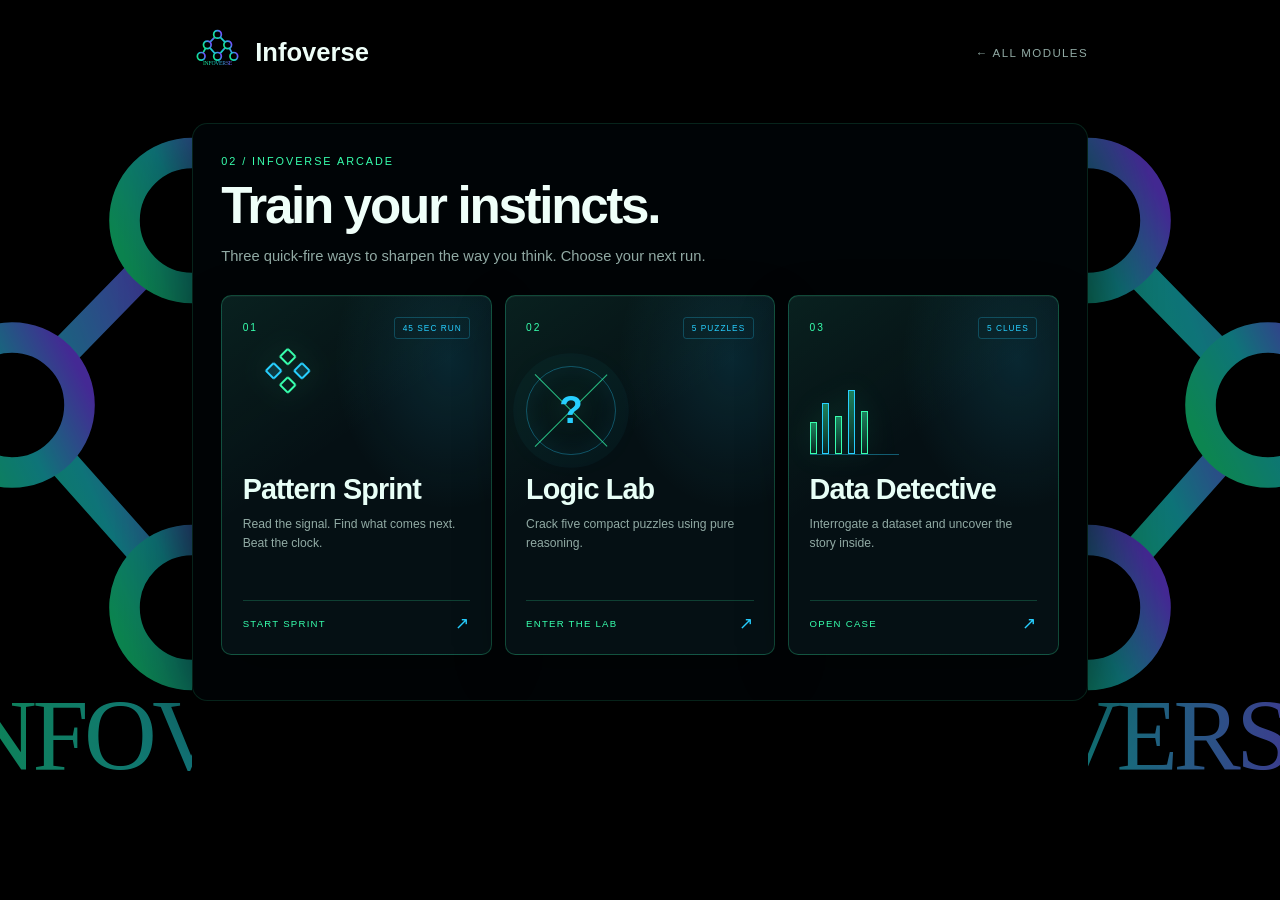
==== modules/games/index.html @ a62983d6 "Split site sections into responsive modules" ====
<!doctype html>
<html lang="en">
<head>
  <meta charset="utf-8">
  <meta name="viewport" content="width=device-width, initial-scale=1">
  <meta name="theme-color" content="#030708">
  <title>Infoverse Arcade</title>
  <link rel="stylesheet" href="../module-shell.css">
  <link rel="stylesheet" href="games.css">
</head>
<body>
  <div class="module-shell">
    <div class="module-logo-half module-logo-left" aria-hidden="true"></div>
    <div class="module-logo-half module-logo-right" aria-hidden="true"></div>
    <header class="module-topbar">
      <a class="module-brand" href="../../index.html?home=1#home"><img src="../../assets/infoverse.svg" alt=""><span>Infoverse</span></a>
      <a class="module-return" href="../../index.html?home=1#home">← ALL MODULES</a>
    </header>

    <main class="module-layout games-layout">
      <p class="module-eyebrow">02 / INFOVERSE ARCADE</p>
      <h1>Train your instincts.</h1>
      <p class="module-intro">Three quick-fire ways to sharpen the way you think. Choose your next run.</p>
      <div id="gameCatalog" class="game-catalog">
        <article class="game-card">
          <div class="game-card-top"><span class="game-index">01</span><span class="game-tag">45 SEC RUN</span></div>
          <div class="game-symbol pattern-symbol" aria-hidden="true"><i></i><i></i><i></i><i></i></div>
          <h2>Pattern Sprint</h2><p>Read the signal. Find what comes next. Beat the clock.</p>
          <button class="game-launch" type="button" data-launch-game="pattern">START SPRINT <span>↗</span></button>
        </article>
        <article class="game-card">
          <div class="game-card-top"><span class="game-index">02</span><span class="game-tag">5 PUZZLES</span></div>
          <div class="game-symbol logic-symbol" aria-hidden="true"><span>?</span></div>
          <h2>Logic Lab</h2><p>Crack five compact puzzles using pure reasoning.</p>
          <button class="game-launch" type="button" data-launch-game="logic">ENTER THE LAB <span>↗</span></button>
        </article>
        <article class="game-card">
          <div class="game-card-top"><span class="game-index">03</span><span class="game-tag">5 CLUES</span></div>
          <div class="game-symbol data-symbol" aria-hidden="true"><i></i><i></i><i></i><i></i><i></i></div>
          <h2>Data Detective</h2><p>Interrogate a dataset and uncover the story inside.</p>
          <button class="game-launch" type="button" data-launch-game="data">OPEN CASE <span>↗</span></button>
        </article>
      </div>
      <div id="gamePanel" class="game-panel" aria-live="polite" hidden></div>
    </main>
  </div>
  <script src="games.js"></script>
</body>
</html>
---- modules/module-shell.css ----
:root {
  color-scheme: dark;
  --shell-black: #030708;
  --shell-panel: #061114;
  --shell-green: #37ffad;
  --shell-blue: #27cfff;
  --shell-text: #effff9;
  --shell-muted: #91aaa4;
}

* { box-sizing: border-box; }

html, body { min-height: 100%; margin: 0; }

body {
  overflow-x: hidden;
  background: var(--shell-black);
  color: var(--shell-text);
  font-family: Arial, Helvetica, sans-serif;
}

a, button { font: inherit; }

.module-shell {
  position: relative;
  min-height: 100vh;
  overflow: hidden;
  padding: 3vh 0 8vh;
  isolation: isolate;
  background: #000;
}

.module-logo-half {
  position: fixed;
  z-index: -1;
  top: calc(50% + 10vh);
  width: min(100vw, 100vh);
  height: min(100vw, 100vh);
  background: url("../assets/infoverse.svg") center / 100% 100% no-repeat;
  opacity: .58;
  pointer-events: none;
  transform: translateY(-50%);
}

.module-logo-left {
  left: calc(15vw - min(50vw, 50vh));
  clip-path: inset(0 50% 0 0);
}

.module-logo-right {
  left: calc(85vw - min(50vw, 50vh));
  clip-path: inset(0 0 0 50%);
}

.module-topbar,
.module-layout {
  position: relative;
  z-index: 1;
  width: 70vw;
  margin-inline: auto;
}

.module-topbar {
  display: flex;
  align-items: center;
  justify-content: space-between;
  gap: 20px;
  margin-bottom: 5vh;
}

.module-brand {
  display: inline-flex;
  align-items: center;
  gap: 12px;
  color: var(--shell-text);
  font-size: clamp(20px, 2vw, 30px);
  font-weight: 700;
  text-decoration: none;
}

.module-brand img { width: clamp(38px, 4vw, 58px); aspect-ratio: 1; object-fit: contain; }

.module-return {
  color: var(--shell-muted);
  font-size: clamp(11px, .9vw, 14px);
  letter-spacing: .12em;
  text-decoration: none;
}

.module-return:hover { color: var(--shell-green); }

.module-layout {
  padding: 2.2vh 2.2vw 5vh;
  border: 1px solid rgba(55,255,173,.13);
  border-radius: 1.2vw;
  background: rgba(0,5,7,.97);
  box-shadow: 0 2vh 6vw rgba(0,0,0,.7);
}

.module-layout h1 {
  margin: 0 0 1.1vh;
  font-size: clamp(32px, 4vw, 64px);
  letter-spacing: -.045em;
}

.module-eyebrow {
  margin: 1.2vh 0 1vh;
  color: var(--shell-blue);
  font-size: clamp(10px, .85vw, 13px);
  letter-spacing: .18em;
}

.module-intro {
  max-width: 94%;
  margin: 0 0 3vh;
  color: var(--shell-muted);
  font-size: clamp(14px, 1.15vw, 18px);
  line-height: 1.6;
}

.module-layout :focus-visible { outline: 2px solid var(--shell-blue); outline-offset: 4px; }

@media (max-width: 760px) {
  .module-shell { padding-top: 2vh; }
  .module-topbar, .module-layout { width: 90vw; }
  .module-topbar { margin-bottom: 3vh; }
  .module-layout { padding: 2.5vh 4vw 4vh; border-radius: 3vw; }
  .module-logo-half { display: none; }
}
---- modules/games/games.css ----
.games-layout { --game-green: #37ffad; --game-blue: #27cfff; }
.games-layout .module-eyebrow { color: var(--game-green); }
.game-catalog, .game-panel { color: #e8fff7; }
.game-catalog { display: grid; grid-template-columns: repeat(3, minmax(0, 1fr)); gap: 1vw; }
.game-card { display: flex; min-width: 0; min-height: 40vh; flex-direction: column; overflow: hidden; padding: 1.6vw; border: 1px solid rgba(55,255,173,.24); border-radius: .8vw; background: linear-gradient(145deg, rgba(55,255,173,.07), transparent 42%), radial-gradient(ellipse at 85% 18%, rgba(39,207,255,.12), transparent 36%), #051014; box-shadow: inset 0 1px rgba(255,255,255,.035), 0 2vh 4vw rgba(0,0,0,.3); transition: transform .25s ease, border-color .25s ease, box-shadow .25s ease; }
.game-card:hover { transform: translateY(-.5vh); border-color: rgba(55,255,173,.56); box-shadow: 0 2vh 5vw rgba(20,255,170,.1); }
.game-card-top { display: flex; align-items: center; justify-content: space-between; gap: .5vw; }
.game-index { color: var(--game-green); font-size: clamp(10px, .8vw, 13px); letter-spacing: .2em; }
.game-tag { padding: .55vh .6vw; border: 1px solid rgba(39,207,255,.25); border-radius: .25vw; color: var(--game-blue); font-size: clamp(8px, .65vw, 11px); letter-spacing: .12em; white-space: nowrap; }
.game-symbol { position: relative; display: grid; width: 7vw; height: 7vw; min-width: 58px; min-height: 58px; place-items: center; margin: 3vh 0 2vh; color: var(--game-green); filter: drop-shadow(0 0 1vw rgba(55,255,173,.22)); }
.pattern-symbol { grid-template-columns: repeat(2, 1vw); grid-template-rows: repeat(2, 1vw); gap: .6vw; transform: rotate(45deg); }
.pattern-symbol i { width: 1vw; aspect-ratio: 1; border: 2px solid var(--game-green); border-radius: .2vw; }
.pattern-symbol i:nth-child(2), .pattern-symbol i:nth-child(3) { border-color: var(--game-blue); background: rgba(39,207,255,.15); }
.logic-symbol { border: 1px solid rgba(39,207,255,.35); border-radius: 50%; box-shadow: 0 0 0 1vw rgba(39,207,255,.035), inset 0 0 2vw rgba(39,207,255,.08); }
.logic-symbol::before, .logic-symbol::after { position: absolute; width: 8vw; height: 1px; background: var(--game-green); content: ""; opacity: .7; }
.logic-symbol::before { transform: rotate(45deg); }.logic-symbol::after { transform: rotate(-45deg); }
.logic-symbol span { z-index: 1; color: var(--game-blue); font-size: clamp(30px, 3vw, 50px); font-weight: 700; }
.data-symbol { grid-template-columns: repeat(5, .55vw); align-items: end; gap: .45vw; border-bottom: 1px solid rgba(39,207,255,.4); }
.data-symbol i { width: .55vw; border: 1px solid var(--game-green); background: linear-gradient(0deg, rgba(55,255,173,.05), rgba(55,255,173,.45)); }
.data-symbol i:nth-child(1) { height: 2.5vw; }.data-symbol i:nth-child(2) { height: 4vw; border-color: var(--game-blue); }.data-symbol i:nth-child(3) { height: 3vw; }.data-symbol i:nth-child(4) { height: 5vw; border-color: var(--game-blue); }.data-symbol i:nth-child(5) { height: 3.4vw; }
.game-card h2 { margin: 0 0 1vh; color: #e8fff7; font-size: clamp(20px, 2.25vw, 34px); letter-spacing: -.03em; }
.game-card > p { min-height: 5vh; margin: 0 0 2vh; color: #91aaa4; font-size: clamp(12px, .95vw, 16px); line-height: 1.55; }
.game-launch { display: flex; width: 100%; align-items: center; justify-content: space-between; gap: .8vw; margin-top: auto; padding: 1.4vh 0 0; border: 0; border-top: 1px solid rgba(55,255,173,.2); background: none; color: var(--game-green); font-size: clamp(9px, .75vw, 12px); letter-spacing: .13em; cursor: pointer; }
.game-launch span { color: var(--game-blue); font-size: clamp(16px, 1.3vw, 21px); transition: transform .2s ease; }
.game-launch:hover span { transform: translate(.2vw,-.2vh); }
.game-launch:focus-visible, .game-choice:focus-visible, .game-action:focus-visible, .game-back:focus-visible { outline: 2px solid var(--game-blue); outline-offset: 4px; }

.game-panel { margin-top: 2vh; }
.game-console { position: relative; overflow: hidden; padding: 3vh 3vw; border: 1px solid rgba(55,255,173,.32); border-radius: .8vw; background: radial-gradient(ellipse at 50% -18%, rgba(39,207,255,.12), transparent 55%), linear-gradient(150deg, #081719, #02080c); box-shadow: 0 0 5vw rgba(20,255,170,.055), inset 0 1px rgba(255,255,255,.04); }
.game-console::before { position: absolute; inset: 0; background: repeating-linear-gradient(0deg, transparent 0 3vh, rgba(39,207,255,.025) 3.1vh); content: ""; pointer-events: none; }
.game-console > * { position: relative; }
.game-console-top { display: flex; align-items: center; justify-content: space-between; gap: 1vw; padding-bottom: 1.8vh; border-bottom: 1px solid rgba(39,207,255,.18); }
.game-back { border: 0; background: transparent; color: #a9c2bd; cursor: pointer; font-size: clamp(11px, .9vw, 14px); }
.game-back:hover { color: var(--game-green); }
.game-status { display: flex; align-items: center; gap: .5vw; color: var(--game-green); font-size: clamp(8px, .65vw, 11px); letter-spacing: .16em; }
.game-status::before { width: .45vw; aspect-ratio: 1; border-radius: 50%; background: currentColor; box-shadow: 0 0 1vw currentColor; content: ""; }
.game-heading { display: flex; align-items: end; justify-content: space-between; gap: 1.5vw; padding: 2.8vh 0 2vh; }
.game-heading h2 { margin: 0; color: #e8fff7; font-size: clamp(24px, 3vw, 44px); letter-spacing: -.035em; }
.game-heading p { margin: .8vh 0 0; color: #91aaa4; font-size: clamp(11px, .9vw, 14px); line-height: 1.5; }
.game-hud { display: flex; gap: .6vw; }
.game-stat { min-width: 6vw; padding: 1vh .8vw; border: 1px solid rgba(39,207,255,.2); border-radius: .4vw; background: #02090c; text-align: right; }
.game-stat small { display: block; margin-bottom: .4vh; color: #72918a; font-size: clamp(8px, .6vw, 10px); letter-spacing: .14em; }
.game-stat strong { color: var(--game-blue); font-size: clamp(15px, 1.35vw, 20px); font-variant-numeric: tabular-nums; }.game-stat:first-child strong { color: var(--game-green); }
.game-progress { height: .4vh; min-height: 3px; overflow: hidden; background: rgba(39,207,255,.12); }.game-progress span { display: block; width: 0; height: 100%; background: linear-gradient(90deg, var(--game-green), var(--game-blue)); box-shadow: 0 0 1vw var(--game-green); transition: width .35s ease; }
.game-question { padding: 2.5vh 0 1.8vh; color: #f0fff9; font-size: clamp(18px, 2vw, 28px); line-height: 1.45; }
.game-sequence { display: flex; flex-wrap: wrap; align-items: center; justify-content: center; gap: 1vw; margin: 1vh auto 2vh; }
.game-sequence span { display: grid; min-width: 4vw; aspect-ratio: 1; place-items: center; padding: .4vw; border: 1px solid rgba(39,207,255,.28); border-radius: .5vw; background: rgba(39,207,255,.045); color: var(--game-blue); font-size: clamp(18px, 2vw, 28px); font-variant-numeric: tabular-nums; }
.game-sequence span:last-child { border-style: dashed; border-color: rgba(55,255,173,.55); color: var(--game-green); }
.game-data-table { width: 100%; margin: 1vh 0 2vh; border-collapse: collapse; font-size: clamp(11px, .9vw, 14px); }
.game-data-table th { color: var(--game-green); font-size: clamp(9px, .65vw, 11px); letter-spacing: .13em; text-align: left; }.game-data-table th, .game-data-table td { padding: .9vh .8vw; border-bottom: 1px solid rgba(39,207,255,.12); }.game-data-table td:last-child { color: var(--game-blue); font-variant-numeric: tabular-nums; }
.game-choice-grid { display: grid; grid-template-columns: repeat(2, minmax(0, 1fr)); gap: .7vw; }
.game-choice { display: flex; min-width: 0; min-height: 5.5vh; align-items: center; gap: .8vw; padding: 1vh 1vw; border: 1px solid rgba(39,207,255,.2); border-radius: .45vw; background: #030e12; color: #d9eee8; text-align: left; cursor: pointer; transition: border-color .18s ease, background .18s ease, transform .18s ease; }
.game-choice:hover:not(:disabled) { transform: translateY(-.2vh); border-color: var(--game-green); background: rgba(55,255,173,.07); }
.game-choice b { display: grid; width: 1.8vw; aspect-ratio: 1; flex: 0 0 1.8vw; place-items: center; border: 1px solid rgba(39,207,255,.35); border-radius: .3vw; color: var(--game-blue); font-size: clamp(9px, .7vw, 12px); }
.game-choice.is-correct { border-color: var(--game-green); background: rgba(55,255,173,.1); color: var(--game-green); }.game-choice.is-wrong { border-color: #ff5378; background: rgba(255,83,120,.09); color: #ff93a8; }.game-choice:disabled { cursor: default; }
.game-feedback { min-height: 3vh; margin-top: 1.5vh; color: #a5c1b8; font-size: clamp(11px, .9vw, 14px); line-height: 1.5; }.game-feedback.is-right { color: var(--game-green); }.game-feedback.is-wrong { color: #ff93a8; }
.game-console-actions { display: flex; align-items: center; justify-content: space-between; gap: 1vw; margin-top: 1vh; }.game-hint { color: #718d87; font-size: clamp(9px, .7vw, 12px); }
.game-action { min-height: 5vh; padding: 0 1.5vw; border: 1px solid var(--game-green); border-radius: .4vw; background: linear-gradient(100deg, rgba(55,255,173,.16), rgba(39,207,255,.1)); color: var(--game-green); font-size: clamp(10px, .8vw, 13px); font-weight: 700; letter-spacing: .1em; cursor: pointer; box-shadow: 0 0 1.4vw rgba(55,255,173,.08); transition: box-shadow .2s ease, background .2s ease; }
.game-action:hover { background: linear-gradient(100deg, rgba(55,255,173,.23), rgba(39,207,255,.16)); box-shadow: 0 0 2vw rgba(55,255,173,.18); }
.game-ready { max-width: 75%; padding: 5vh 0; }.game-ready .game-eyebrow, .game-result .game-eyebrow { color: var(--game-green); font-size: clamp(9px, .7vw, 12px); letter-spacing: .2em; }.game-ready h3, .game-result h3, .game-ready h4, .game-result h4 { margin: 1.4vh 0; color: #e8fff7; font-size: clamp(30px, 4vw, 56px); letter-spacing: -.04em; }.game-ready p, .game-result p { color: #9ab4ad; font-size: clamp(13px, 1vw, 16px); line-height: 1.65; }.game-ready .game-action { margin-top: 2vh; }
.game-result { padding: 5vh 0 3vh; text-align: center; }.game-result-score { margin: 2vh 0; color: var(--game-green); font-size: clamp(56px, 9vw, 110px); font-weight: 700; line-height: 1; text-shadow: 0 0 3vw rgba(55,255,173,.22); }.game-result-score span { color: var(--game-blue); font-size: .4em; }.game-result-actions { display: flex; justify-content: center; gap: .8vw; margin-top: 2.5vh; }

@media (max-width: 760px) {
  .game-catalog { grid-template-columns: 1fr; gap: 1.5vh; }
  .game-card { min-height: 30vh; padding: 4vw; border-radius: 2vw; }
  .game-symbol { width: 14vw; height: 14vw; margin: 2vh 0; }
  .pattern-symbol { grid-template-columns: repeat(2, 3vw); grid-template-rows: repeat(2, 3vw); gap: 1vw; }
  .pattern-symbol i { width: 3vw; }.logic-symbol::before, .logic-symbol::after { width: 16vw; }.data-symbol { grid-template-columns: repeat(5, 1.3vw); gap: 1vw; }
  .data-symbol i { width: 1.3vw; }.data-symbol i:nth-child(1) { height: 5vw; }.data-symbol i:nth-child(2) { height: 8vw; }.data-symbol i:nth-child(3) { height: 6vw; }.data-symbol i:nth-child(4) { height: 10vw; }.data-symbol i:nth-child(5) { height: 7vw; }
  .game-console { padding: 2.5vh 4vw; border-radius: 2vw; }.game-console-top { flex-direction: column; align-items: flex-start; gap: 1.5vh; }
  .game-heading { flex-direction: column; align-items: flex-start; gap: 2vh; }.game-hud { width: 100%; }.game-stat { flex: 1; padding: 1vh 2vw; }
  .game-choice-grid { grid-template-columns: 1fr; gap: 1vh; }.game-choice { min-height: 6vh; gap: 2vw; padding: 1vh 2vw; border-radius: 1.2vw; }.game-choice b { width: 5vw; flex-basis: 5vw; }
  .game-sequence { gap: 2vw; }.game-sequence span { min-width: 11vw; border-radius: 1.4vw; }
  .game-console-actions, .game-result-actions { align-items: stretch; flex-direction: column; gap: 1.2vh; }.game-action { min-height: 6vh; padding: 0 4vw; border-radius: 1.2vw; }.game-ready { max-width: 100%; padding: 4vh 0; }
}
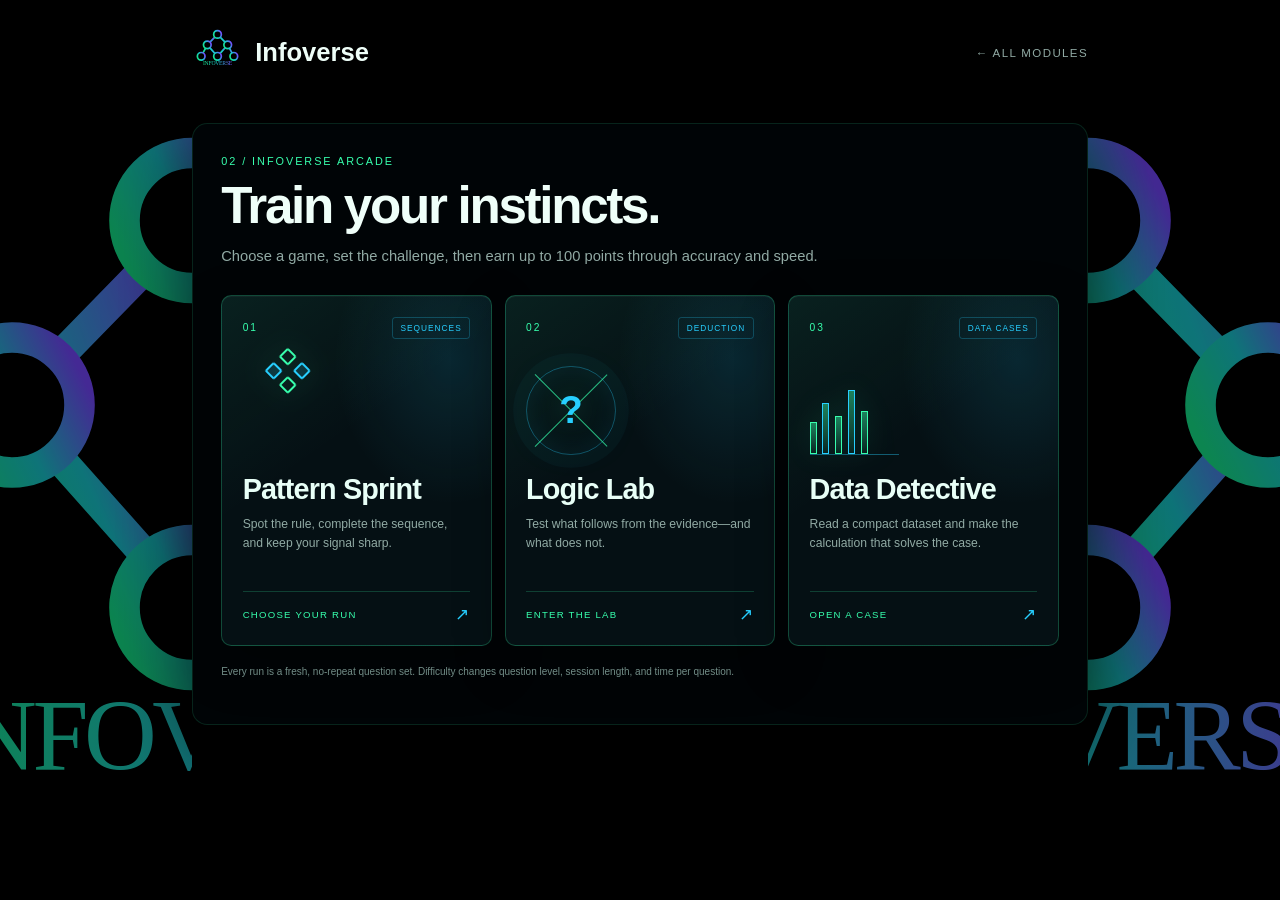
==== commit 1f09fe1d: "Split arcade games into configurable sessions" ====
--- a/modules/games/index.html
+++ b/modules/games/index.html
@@ -16,34 +16,32 @@
       <a class="module-brand" href="../../index.html?home=1#home"><img src="../../assets/infoverse.svg" alt=""><span>Infoverse</span></a>
       <a class="module-return" href="../../index.html?home=1#home">← ALL MODULES</a>
     </header>
-
     <main class="module-layout games-layout">
       <p class="module-eyebrow">02 / INFOVERSE ARCADE</p>
       <h1>Train your instincts.</h1>
-      <p class="module-intro">Three quick-fire ways to sharpen the way you think. Choose your next run.</p>
-      <div id="gameCatalog" class="game-catalog">
-        <article class="game-card">
-          <div class="game-card-top"><span class="game-index">01</span><span class="game-tag">45 SEC RUN</span></div>
+      <p class="module-intro">Choose a game, set the challenge, then earn up to 100 points through accuracy and speed.</p>
+      <section class="game-catalog" aria-label="Choose a game">
+        <a class="game-card" href="pattern/index.html">
+          <div class="game-card-top"><span class="game-index">01</span><span class="game-tag">SEQUENCES</span></div>
           <div class="game-symbol pattern-symbol" aria-hidden="true"><i></i><i></i><i></i><i></i></div>
-          <h2>Pattern Sprint</h2><p>Read the signal. Find what comes next. Beat the clock.</p>
-          <button class="game-launch" type="button" data-launch-game="pattern">START SPRINT <span>↗</span></button>
-        </article>
-        <article class="game-card">
-          <div class="game-card-top"><span class="game-index">02</span><span class="game-tag">5 PUZZLES</span></div>
+          <h2>Pattern Sprint</h2><p>Spot the rule, complete the sequence, and keep your signal sharp.</p>
+          <span class="game-launch">CHOOSE YOUR RUN <b>↗</b></span>
+        </a>
+        <a class="game-card" href="logic/index.html">
+          <div class="game-card-top"><span class="game-index">02</span><span class="game-tag">DEDUCTION</span></div>
           <div class="game-symbol logic-symbol" aria-hidden="true"><span>?</span></div>
-          <h2>Logic Lab</h2><p>Crack five compact puzzles using pure reasoning.</p>
-          <button class="game-launch" type="button" data-launch-game="logic">ENTER THE LAB <span>↗</span></button>
-        </article>
-        <article class="game-card">
-          <div class="game-card-top"><span class="game-index">03</span><span class="game-tag">5 CLUES</span></div>
+          <h2>Logic Lab</h2><p>Test what follows from the evidence—and what does not.</p>
+          <span class="game-launch">ENTER THE LAB <b>↗</b></span>
+        </a>
+        <a class="game-card" href="data/index.html">
+          <div class="game-card-top"><span class="game-index">03</span><span class="game-tag">DATA CASES</span></div>
           <div class="game-symbol data-symbol" aria-hidden="true"><i></i><i></i><i></i><i></i><i></i></div>
-          <h2>Data Detective</h2><p>Interrogate a dataset and uncover the story inside.</p>
-          <button class="game-launch" type="button" data-launch-game="data">OPEN CASE <span>↗</span></button>
-        </article>
-      </div>
-      <div id="gamePanel" class="game-panel" aria-live="polite" hidden></div>
+          <h2>Data Detective</h2><p>Read a compact dataset and make the calculation that solves the case.</p>
+          <span class="game-launch">OPEN A CASE <b>↗</b></span>
+        </a>
+      </section>
+      <p class="game-catalog-note">Every run is a fresh, no-repeat question set. Difficulty changes question level, session length, and time per question.</p>
     </main>
   </div>
-  <script src="games.js"></script>
 </body>
 </html>
--- a/modules/games/games.css
+++ b/modules/games/games.css
@@ -1,75 +1,26 @@
-.games-layout { --game-green: #37ffad; --game-blue: #27cfff; }
-.games-layout .module-eyebrow { color: var(--game-green); }
-.game-catalog, .game-panel { color: #e8fff7; }
-.game-catalog { display: grid; grid-template-columns: repeat(3, minmax(0, 1fr)); gap: 1vw; }
-.game-card { display: flex; min-width: 0; min-height: 40vh; flex-direction: column; overflow: hidden; padding: 1.6vw; border: 1px solid rgba(55,255,173,.24); border-radius: .8vw; background: linear-gradient(145deg, rgba(55,255,173,.07), transparent 42%), radial-gradient(ellipse at 85% 18%, rgba(39,207,255,.12), transparent 36%), #051014; box-shadow: inset 0 1px rgba(255,255,255,.035), 0 2vh 4vw rgba(0,0,0,.3); transition: transform .25s ease, border-color .25s ease, box-shadow .25s ease; }
-.game-card:hover { transform: translateY(-.5vh); border-color: rgba(55,255,173,.56); box-shadow: 0 2vh 5vw rgba(20,255,170,.1); }
-.game-card-top { display: flex; align-items: center; justify-content: space-between; gap: .5vw; }
-.game-index { color: var(--game-green); font-size: clamp(10px, .8vw, 13px); letter-spacing: .2em; }
-.game-tag { padding: .55vh .6vw; border: 1px solid rgba(39,207,255,.25); border-radius: .25vw; color: var(--game-blue); font-size: clamp(8px, .65vw, 11px); letter-spacing: .12em; white-space: nowrap; }
-.game-symbol { position: relative; display: grid; width: 7vw; height: 7vw; min-width: 58px; min-height: 58px; place-items: center; margin: 3vh 0 2vh; color: var(--game-green); filter: drop-shadow(0 0 1vw rgba(55,255,173,.22)); }
-.pattern-symbol { grid-template-columns: repeat(2, 1vw); grid-template-rows: repeat(2, 1vw); gap: .6vw; transform: rotate(45deg); }
-.pattern-symbol i { width: 1vw; aspect-ratio: 1; border: 2px solid var(--game-green); border-radius: .2vw; }
-.pattern-symbol i:nth-child(2), .pattern-symbol i:nth-child(3) { border-color: var(--game-blue); background: rgba(39,207,255,.15); }
-.logic-symbol { border: 1px solid rgba(39,207,255,.35); border-radius: 50%; box-shadow: 0 0 0 1vw rgba(39,207,255,.035), inset 0 0 2vw rgba(39,207,255,.08); }
-.logic-symbol::before, .logic-symbol::after { position: absolute; width: 8vw; height: 1px; background: var(--game-green); content: ""; opacity: .7; }
-.logic-symbol::before { transform: rotate(45deg); }.logic-symbol::after { transform: rotate(-45deg); }
-.logic-symbol span { z-index: 1; color: var(--game-blue); font-size: clamp(30px, 3vw, 50px); font-weight: 700; }
-.data-symbol { grid-template-columns: repeat(5, .55vw); align-items: end; gap: .45vw; border-bottom: 1px solid rgba(39,207,255,.4); }
-.data-symbol i { width: .55vw; border: 1px solid var(--game-green); background: linear-gradient(0deg, rgba(55,255,173,.05), rgba(55,255,173,.45)); }
-.data-symbol i:nth-child(1) { height: 2.5vw; }.data-symbol i:nth-child(2) { height: 4vw; border-color: var(--game-blue); }.data-symbol i:nth-child(3) { height: 3vw; }.data-symbol i:nth-child(4) { height: 5vw; border-color: var(--game-blue); }.data-symbol i:nth-child(5) { height: 3.4vw; }
-.game-card h2 { margin: 0 0 1vh; color: #e8fff7; font-size: clamp(20px, 2.25vw, 34px); letter-spacing: -.03em; }
-.game-card > p { min-height: 5vh; margin: 0 0 2vh; color: #91aaa4; font-size: clamp(12px, .95vw, 16px); line-height: 1.55; }
-.game-launch { display: flex; width: 100%; align-items: center; justify-content: space-between; gap: .8vw; margin-top: auto; padding: 1.4vh 0 0; border: 0; border-top: 1px solid rgba(55,255,173,.2); background: none; color: var(--game-green); font-size: clamp(9px, .75vw, 12px); letter-spacing: .13em; cursor: pointer; }
-.game-launch span { color: var(--game-blue); font-size: clamp(16px, 1.3vw, 21px); transition: transform .2s ease; }
-.game-launch:hover span { transform: translate(.2vw,-.2vh); }
-.game-launch:focus-visible, .game-choice:focus-visible, .game-action:focus-visible, .game-back:focus-visible { outline: 2px solid var(--game-blue); outline-offset: 4px; }
-
-.game-panel { margin-top: 2vh; }
-.game-console { position: relative; overflow: hidden; padding: 3vh 3vw; border: 1px solid rgba(55,255,173,.32); border-radius: .8vw; background: radial-gradient(ellipse at 50% -18%, rgba(39,207,255,.12), transparent 55%), linear-gradient(150deg, #081719, #02080c); box-shadow: 0 0 5vw rgba(20,255,170,.055), inset 0 1px rgba(255,255,255,.04); }
-.game-console::before { position: absolute; inset: 0; background: repeating-linear-gradient(0deg, transparent 0 3vh, rgba(39,207,255,.025) 3.1vh); content: ""; pointer-events: none; }
-.game-console > * { position: relative; }
-.game-console-top { display: flex; align-items: center; justify-content: space-between; gap: 1vw; padding-bottom: 1.8vh; border-bottom: 1px solid rgba(39,207,255,.18); }
-.game-back { border: 0; background: transparent; color: #a9c2bd; cursor: pointer; font-size: clamp(11px, .9vw, 14px); }
-.game-back:hover { color: var(--game-green); }
-.game-status { display: flex; align-items: center; gap: .5vw; color: var(--game-green); font-size: clamp(8px, .65vw, 11px); letter-spacing: .16em; }
-.game-status::before { width: .45vw; aspect-ratio: 1; border-radius: 50%; background: currentColor; box-shadow: 0 0 1vw currentColor; content: ""; }
-.game-heading { display: flex; align-items: end; justify-content: space-between; gap: 1.5vw; padding: 2.8vh 0 2vh; }
-.game-heading h2 { margin: 0; color: #e8fff7; font-size: clamp(24px, 3vw, 44px); letter-spacing: -.035em; }
-.game-heading p { margin: .8vh 0 0; color: #91aaa4; font-size: clamp(11px, .9vw, 14px); line-height: 1.5; }
-.game-hud { display: flex; gap: .6vw; }
-.game-stat { min-width: 6vw; padding: 1vh .8vw; border: 1px solid rgba(39,207,255,.2); border-radius: .4vw; background: #02090c; text-align: right; }
-.game-stat small { display: block; margin-bottom: .4vh; color: #72918a; font-size: clamp(8px, .6vw, 10px); letter-spacing: .14em; }
-.game-stat strong { color: var(--game-blue); font-size: clamp(15px, 1.35vw, 20px); font-variant-numeric: tabular-nums; }.game-stat:first-child strong { color: var(--game-green); }
-.game-progress { height: .4vh; min-height: 3px; overflow: hidden; background: rgba(39,207,255,.12); }.game-progress span { display: block; width: 0; height: 100%; background: linear-gradient(90deg, var(--game-green), var(--game-blue)); box-shadow: 0 0 1vw var(--game-green); transition: width .35s ease; }
-.game-question { padding: 2.5vh 0 1.8vh; color: #f0fff9; font-size: clamp(18px, 2vw, 28px); line-height: 1.45; }
-.game-sequence { display: flex; flex-wrap: wrap; align-items: center; justify-content: center; gap: 1vw; margin: 1vh auto 2vh; }
-.game-sequence span { display: grid; min-width: 4vw; aspect-ratio: 1; place-items: center; padding: .4vw; border: 1px solid rgba(39,207,255,.28); border-radius: .5vw; background: rgba(39,207,255,.045); color: var(--game-blue); font-size: clamp(18px, 2vw, 28px); font-variant-numeric: tabular-nums; }
-.game-sequence span:last-child { border-style: dashed; border-color: rgba(55,255,173,.55); color: var(--game-green); }
-.game-data-table { width: 100%; margin: 1vh 0 2vh; border-collapse: collapse; font-size: clamp(11px, .9vw, 14px); }
-.game-data-table th { color: var(--game-green); font-size: clamp(9px, .65vw, 11px); letter-spacing: .13em; text-align: left; }.game-data-table th, .game-data-table td { padding: .9vh .8vw; border-bottom: 1px solid rgba(39,207,255,.12); }.game-data-table td:last-child { color: var(--game-blue); font-variant-numeric: tabular-nums; }
-.game-choice-grid { display: grid; grid-template-columns: repeat(2, minmax(0, 1fr)); gap: .7vw; }
-.game-choice { display: flex; min-width: 0; min-height: 5.5vh; align-items: center; gap: .8vw; padding: 1vh 1vw; border: 1px solid rgba(39,207,255,.2); border-radius: .45vw; background: #030e12; color: #d9eee8; text-align: left; cursor: pointer; transition: border-color .18s ease, background .18s ease, transform .18s ease; }
-.game-choice:hover:not(:disabled) { transform: translateY(-.2vh); border-color: var(--game-green); background: rgba(55,255,173,.07); }
-.game-choice b { display: grid; width: 1.8vw; aspect-ratio: 1; flex: 0 0 1.8vw; place-items: center; border: 1px solid rgba(39,207,255,.35); border-radius: .3vw; color: var(--game-blue); font-size: clamp(9px, .7vw, 12px); }
-.game-choice.is-correct { border-color: var(--game-green); background: rgba(55,255,173,.1); color: var(--game-green); }.game-choice.is-wrong { border-color: #ff5378; background: rgba(255,83,120,.09); color: #ff93a8; }.game-choice:disabled { cursor: default; }
-.game-feedback { min-height: 3vh; margin-top: 1.5vh; color: #a5c1b8; font-size: clamp(11px, .9vw, 14px); line-height: 1.5; }.game-feedback.is-right { color: var(--game-green); }.game-feedback.is-wrong { color: #ff93a8; }
-.game-console-actions { display: flex; align-items: center; justify-content: space-between; gap: 1vw; margin-top: 1vh; }.game-hint { color: #718d87; font-size: clamp(9px, .7vw, 12px); }
-.game-action { min-height: 5vh; padding: 0 1.5vw; border: 1px solid var(--game-green); border-radius: .4vw; background: linear-gradient(100deg, rgba(55,255,173,.16), rgba(39,207,255,.1)); color: var(--game-green); font-size: clamp(10px, .8vw, 13px); font-weight: 700; letter-spacing: .1em; cursor: pointer; box-shadow: 0 0 1.4vw rgba(55,255,173,.08); transition: box-shadow .2s ease, background .2s ease; }
-.game-action:hover { background: linear-gradient(100deg, rgba(55,255,173,.23), rgba(39,207,255,.16)); box-shadow: 0 0 2vw rgba(55,255,173,.18); }
-.game-ready { max-width: 75%; padding: 5vh 0; }.game-ready .game-eyebrow, .game-result .game-eyebrow { color: var(--game-green); font-size: clamp(9px, .7vw, 12px); letter-spacing: .2em; }.game-ready h3, .game-result h3, .game-ready h4, .game-result h4 { margin: 1.4vh 0; color: #e8fff7; font-size: clamp(30px, 4vw, 56px); letter-spacing: -.04em; }.game-ready p, .game-result p { color: #9ab4ad; font-size: clamp(13px, 1vw, 16px); line-height: 1.65; }.game-ready .game-action { margin-top: 2vh; }
-.game-result { padding: 5vh 0 3vh; text-align: center; }.game-result-score { margin: 2vh 0; color: var(--game-green); font-size: clamp(56px, 9vw, 110px); font-weight: 700; line-height: 1; text-shadow: 0 0 3vw rgba(55,255,173,.22); }.game-result-score span { color: var(--game-blue); font-size: .4em; }.game-result-actions { display: flex; justify-content: center; gap: .8vw; margin-top: 2.5vh; }
-
-@media (max-width: 760px) {
-  .game-catalog { grid-template-columns: 1fr; gap: 1.5vh; }
-  .game-card { min-height: 30vh; padding: 4vw; border-radius: 2vw; }
-  .game-symbol { width: 14vw; height: 14vw; margin: 2vh 0; }
-  .pattern-symbol { grid-template-columns: repeat(2, 3vw); grid-template-rows: repeat(2, 3vw); gap: 1vw; }
-  .pattern-symbol i { width: 3vw; }.logic-symbol::before, .logic-symbol::after { width: 16vw; }.data-symbol { grid-template-columns: repeat(5, 1.3vw); gap: 1vw; }
-  .data-symbol i { width: 1.3vw; }.data-symbol i:nth-child(1) { height: 5vw; }.data-symbol i:nth-child(2) { height: 8vw; }.data-symbol i:nth-child(3) { height: 6vw; }.data-symbol i:nth-child(4) { height: 10vw; }.data-symbol i:nth-child(5) { height: 7vw; }
-  .game-console { padding: 2.5vh 4vw; border-radius: 2vw; }.game-console-top { flex-direction: column; align-items: flex-start; gap: 1.5vh; }
-  .game-heading { flex-direction: column; align-items: flex-start; gap: 2vh; }.game-hud { width: 100%; }.game-stat { flex: 1; padding: 1vh 2vw; }
-  .game-choice-grid { grid-template-columns: 1fr; gap: 1vh; }.game-choice { min-height: 6vh; gap: 2vw; padding: 1vh 2vw; border-radius: 1.2vw; }.game-choice b { width: 5vw; flex-basis: 5vw; }
-  .game-sequence { gap: 2vw; }.game-sequence span { min-width: 11vw; border-radius: 1.4vw; }
-  .game-console-actions, .game-result-actions { align-items: stretch; flex-direction: column; gap: 1.2vh; }.game-action { min-height: 6vh; padding: 0 4vw; border-radius: 1.2vw; }.game-ready { max-width: 100%; padding: 4vh 0; }
-}
+.games-layout { --game-green:#37ffad; --game-blue:#27cfff; }
+.games-layout .module-eyebrow { color:var(--game-green); }
+.game-catalog { display:grid; grid-template-columns:repeat(3,minmax(0,1fr)); gap:1vw; color:#e8fff7; }
+.game-card { display:flex; min-width:0; min-height:39vh; flex-direction:column; overflow:hidden; padding:1.6vw; border:1px solid rgba(55,255,173,.24); border-radius:.8vw; background:linear-gradient(145deg,rgba(55,255,173,.07),transparent 42%),radial-gradient(ellipse at 85% 18%,rgba(39,207,255,.12),transparent 36%),#051014; color:inherit; text-decoration:none; box-shadow:inset 0 1px rgba(255,255,255,.035),0 2vh 4vw rgba(0,0,0,.3); transition:transform .25s ease,border-color .25s ease,box-shadow .25s ease; }
+.game-card:hover { transform:translateY(-.5vh); border-color:rgba(55,255,173,.62); box-shadow:0 2vh 5vw rgba(20,255,170,.1); }
+.game-card-top { display:flex; align-items:center; justify-content:space-between; gap:.5vw; }
+.game-index { color:var(--game-green); font-size:clamp(10px,.8vw,13px); letter-spacing:.2em; }
+.game-tag { padding:.55vh .6vw; border:1px solid rgba(39,207,255,.25); border-radius:.25vw; color:var(--game-blue); font-size:clamp(8px,.65vw,11px); letter-spacing:.12em; white-space:nowrap; }
+.game-symbol { position:relative; display:grid; width:7vw; height:7vw; min-width:58px; min-height:58px; place-items:center; margin:3vh 0 2vh; color:var(--game-green); filter:drop-shadow(0 0 1vw rgba(55,255,173,.22)); }
+.pattern-symbol { grid-template-columns:repeat(2,1vw); grid-template-rows:repeat(2,1vw); gap:.6vw; transform:rotate(45deg); }
+.pattern-symbol i { width:1vw; aspect-ratio:1; border:2px solid var(--game-green); border-radius:.2vw; }
+.pattern-symbol i:nth-child(2),.pattern-symbol i:nth-child(3) { border-color:var(--game-blue); background:rgba(39,207,255,.15); }
+.logic-symbol { border:1px solid rgba(39,207,255,.35); border-radius:50%; box-shadow:0 0 0 1vw rgba(39,207,255,.035),inset 0 0 2vw rgba(39,207,255,.08); }
+.logic-symbol::before,.logic-symbol::after { position:absolute; width:8vw; height:1px; background:var(--game-green); content:""; opacity:.7; }
+.logic-symbol::before { transform:rotate(45deg); }.logic-symbol::after { transform:rotate(-45deg); }
+.logic-symbol span { z-index:1; color:var(--game-blue); font-size:clamp(30px,3vw,50px); font-weight:700; }
+.data-symbol { grid-template-columns:repeat(5,.55vw); align-items:end; gap:.45vw; border-bottom:1px solid rgba(39,207,255,.4); }
+.data-symbol i { width:.55vw; border:1px solid var(--game-green); background:linear-gradient(0deg,rgba(55,255,173,.05),rgba(55,255,173,.45)); }
+.data-symbol i:nth-child(1){height:2.5vw}.data-symbol i:nth-child(2){height:4vw;border-color:var(--game-blue)}.data-symbol i:nth-child(3){height:3vw}.data-symbol i:nth-child(4){height:5vw;border-color:var(--game-blue)}.data-symbol i:nth-child(5){height:3.4vw}
+.game-card h2 { margin:0 0 1vh; color:#e8fff7; font-size:clamp(20px,2.25vw,34px); letter-spacing:-.03em; }
+.game-card>p { min-height:5vh; margin:0 0 2vh; color:#91aaa4; font-size:clamp(12px,.95vw,16px); line-height:1.55; }
+.game-launch { display:flex; width:100%; align-items:center; justify-content:space-between; gap:.8vw; margin-top:auto; padding:1.4vh 0 0; border-top:1px solid rgba(55,255,173,.2); color:var(--game-green); font-size:clamp(9px,.75vw,12px); letter-spacing:.13em; }
+.game-launch b { color:var(--game-blue); font-size:clamp(16px,1.3vw,21px); font-weight:400; }
+.game-card:focus-visible { outline:2px solid var(--game-blue); outline-offset:4px; }
+.game-catalog-note { margin:2vh 0 0; color:#718d87; font-size:clamp(10px,.76vw,13px); line-height:1.5; }
+@media(max-width:760px) { .game-catalog{grid-template-columns:1fr;gap:1.5vh}.game-card{min-height:29vh;padding:4vw;border-radius:2vw}.game-symbol{width:14vw;height:14vw;margin:2vh 0}.pattern-symbol{grid-template-columns:repeat(2,3vw);grid-template-rows:repeat(2,3vw);gap:1vw}.pattern-symbol i{width:3vw}.logic-symbol::before,.logic-symbol::after{width:16vw}.data-symbol{grid-template-columns:repeat(5,1.3vw);gap:1vw}.data-symbol i{width:1.3vw}.data-symbol i:nth-child(1){height:5vw}.data-symbol i:nth-child(2){height:8vw}.data-symbol i:nth-child(3){height:6vw}.data-symbol i:nth-child(4){height:10vw}.data-symbol i:nth-child(5){height:7vw} }
